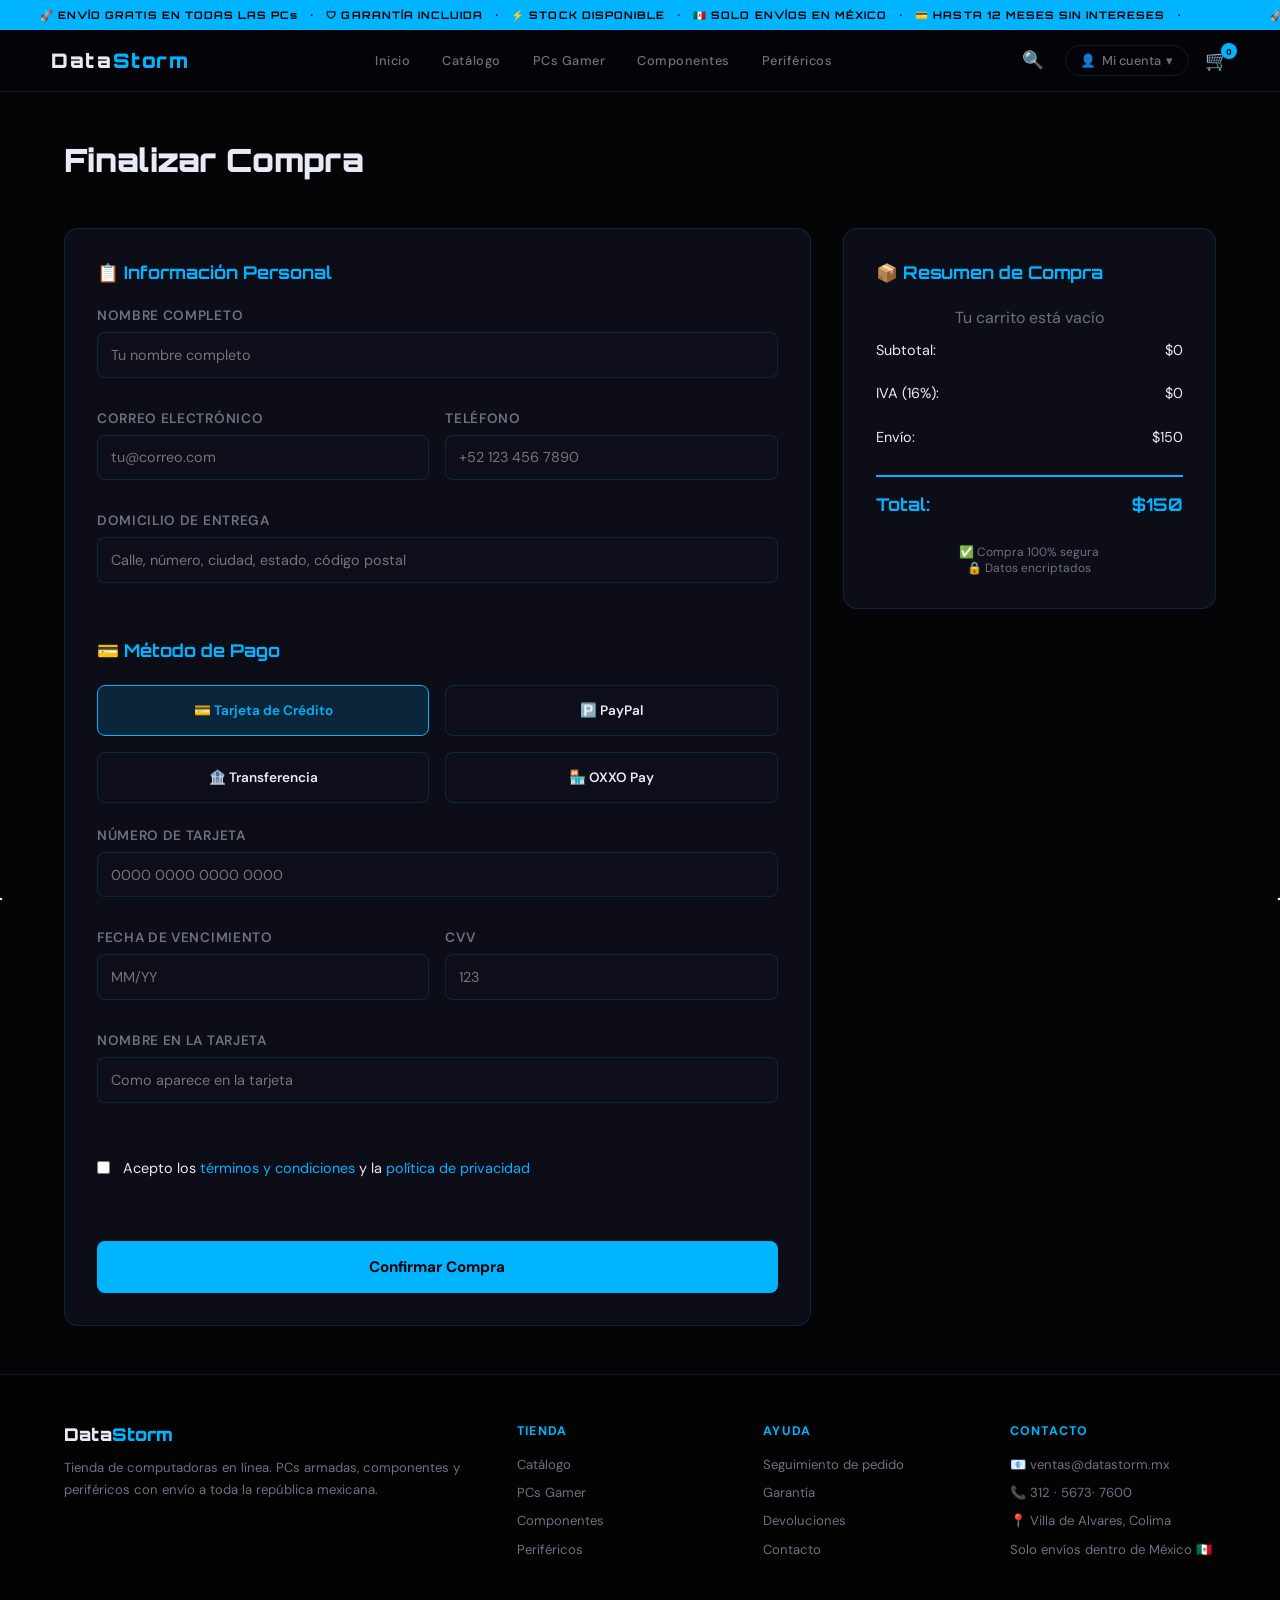
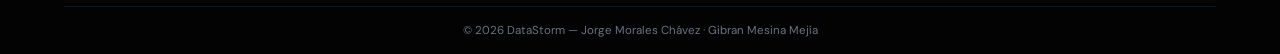
==== pages/checkout.html @ 86a320fa "Actualización" ====
<!DOCTYPE html>
<html lang="es">
<head>
<meta charset="UTF-8">
<meta name="viewport" content="width=device-width, initial-scale=1.0">
<title>Checkout — DataStorm</title>
<link rel="preconnect" href="https://fonts.googleapis.com">
<link href="https://fonts.googleapis.com/css2?family=Orbitron:wght@400;700;900&family=DM+Sans:wght@300;400;500;700&display=swap" rel="stylesheet">
<link rel="stylesheet" href="../assets/css/estilo.css">
<style>
.checkout-page {
  position: relative; z-index: 1;
  padding: 3rem clamp(1.2rem,5vw,4rem);
  min-height: calc(100vh - 92px);
}

.checkout-title {
  font-family: var(--font-head);
  font-size: 2rem;
  font-weight: 900;
  margin-bottom: 3rem;
}

.checkout-container {
  display: grid;
  grid-template-columns: 2fr 1fr;
  gap: 2rem;
  max-width: 1200px;
}

.checkout-form {
  background: var(--card);
  border: 1px solid var(--border);
  border-radius: var(--radius);
  padding: 2rem;
}

.form-section {
  margin-bottom: 2.5rem;
}

.form-section:last-child {
  margin-bottom: 0;
}

.form-section-title {
  font-family: var(--font-head);
  font-size: 1.1rem;
  font-weight: 700;
  margin-bottom: 1.5rem;
  color: var(--neon);
}

.form-row {
  display: grid;
  grid-template-columns: 1fr 1fr;
  gap: 1rem;
  margin-bottom: 1rem;
}

.form-row.full {
  grid-template-columns: 1fr;
}

.form-group {
  display: flex;
  flex-direction: column;
}

.form-group label {
  font-size: .85rem;
  font-weight: 600;
  color: var(--text-dim);
  margin-bottom: .5rem;
  letter-spacing: .05em;
}

.form-group input,
.form-group select {
  padding: .8rem;
  background: var(--bg3);
  border: 1.5px solid var(--border);
  border-radius: 8px;
  color: var(--text);
  font-family: var(--font-body);
  font-size: .9rem;
  transition: border-color .2s, box-shadow .2s;
}

.form-group input:focus,
.form-group select:focus {
  outline: none;
  border-color: var(--neon);
  box-shadow: 0 0 12px rgba(0,180,255,.2);
}

.payment-methods {
  display: grid;
  grid-template-columns: repeat(2, 1fr);
  gap: 1rem;
  margin-bottom: 1.5rem;
}

.payment-method {
  position: relative;
}

.payment-method input[type="radio"] {
  display: none;
}

.payment-method label {
  display: flex;
  align-items: center;
  justify-content: center;
  gap: .8rem;
  padding: 1rem;
  background: var(--bg3);
  border: 1.5px solid var(--border);
  border-radius: 8px;
  cursor: pointer;
  transition: all .2s;
  font-size: .85rem;
  font-weight: 600;
  margin: 0;
}

.payment-method input[type="radio"]:checked + label {
  background: rgba(0,180,255,.15);
  border-color: var(--neon);
  color: var(--neon);
}

.checkout-summary {
  background: var(--card);
  border: 1px solid var(--border);
  border-radius: var(--radius);
  padding: 2rem;
  position: sticky;
  top: 120px;
  height: fit-content;
}

.summary-title {
  font-family: var(--font-head);
  font-size: 1.1rem;
  font-weight: 700;
  margin-bottom: 1.5rem;
  color: var(--neon);
}

.summary-item {
  display: flex;
  align-items: center;
  gap: 1rem;
  padding-bottom: 1rem;
  margin-bottom: 1rem;
  border-bottom: 1px solid var(--border);
}

.summary-item-img {
  width: 60px;
  height: 60px;
  background: var(--bg3);
  border-radius: 6px;
  display: flex;
  align-items: center;
  justify-content: center;
  flex-shrink: 0;
}

.summary-item-img img {
  width: 100%;
  height: 100%;
  object-fit: contain;
  padding: 4px;
}

.summary-item-info {
  flex: 1;
}

.summary-item-name {
  font-size: .85rem;
  font-weight: 600;
  margin-bottom: .3rem;
}

.summary-item-qty {
  font-size: .75rem;
  color: var(--text-dim);
}

.summary-item-price {
  font-family: var(--font-head);
  font-size: .95rem;
  font-weight: 700;
  color: var(--neon);
  text-align: right;
  min-width: 80px;
}

.summary-line {
  display: flex;
  justify-content: space-between;
  align-items: center;
  padding: .8rem 0;
  font-size: .9rem;
}

.summary-line.total {
  border-top: 2px solid var(--neon);
  font-family: var(--font-head);
  font-size: 1.1rem;
  font-weight: 700;
  color: var(--neon);
  padding-top: 1rem;
  margin-top: 1rem;
}

.btn-checkout {
  width: 100%;
  padding: 1rem;
  background: var(--neon);
  color: #000;
  border: none;
  border-radius: 8px;
  font-family: var(--font-body);
  font-size: .95rem;
  font-weight: 700;
  cursor: pointer;
  transition: all .2s;
  margin-top: 1.5rem;
}

.btn-checkout:hover {
  transform: translateY(-2px);
  box-shadow: 0 8px 24px rgba(0,180,255,.3);
}

.btn-checkout:active {
  transform: translateY(0);
}

.error-message {
  background: rgba(255,0,0,.1);
  border-left: 3px solid #ff4444;
  color: #ff8888;
  padding: 1rem;
  border-radius: 6px;
  margin-bottom: 1rem;
  font-size: .9rem;
}

.success-message {
  background: rgba(0,255,0,.1);
  border-left: 3px solid #00aa00;
  color: #88ff88;
  padding: 1rem;
  border-radius: 6px;
  margin-bottom: 1rem;
  font-size: .9rem;
}

.bank-indicator {
  display: flex;
  align-items: center;
  gap: .8rem;
  margin-top: .8rem;
  padding: .8rem;
  background: rgba(0,180,255,.08);
  border: 1px solid rgba(0,180,255,.2);
  border-radius: 6px;
  font-size: .85rem;
  min-height: 40px;
  color: var(--text-dim);
}

.bank-indicator.detected {
  background: rgba(0,180,255,.15);
  border-color: var(--neon);
  color: var(--neon);
}

.bank-logo {
  font-size: 1.5rem;
  min-width: 24px;
  text-align: center;
}

.bank-name {
  font-weight: 600;
}

@media (max-width: 1024px) {
  .checkout-container {
    grid-template-columns: 1fr;
  }
  
  .checkout-summary {
    position: static;
  }

  .payment-methods {
    grid-template-columns: 1fr;
  }
}

@media (max-width: 768px) {
  .form-row {
    grid-template-columns: 1fr;
  }
  
  .checkout-title {
    font-size: 1.5rem;
  }
}

.footer { position: relative; z-index: 1; border-top: 1px solid var(--border); padding: 3rem clamp(1.2rem,5vw,4rem) 0; background: rgba(0,0,0,.4); }
.footer-grid { display: grid; grid-template-columns: 2fr repeat(3,1fr); gap: 2.5rem; padding-bottom: 2.5rem; }
.footer-brand .logo { font-family: var(--font-head); font-size: 1.1rem; font-weight: 900; margin-bottom: .75rem; color: var(--text); }
.footer-brand .logo span { color: var(--neon); }
.footer-brand p { font-size: .82rem; color: var(--text-dim); line-height: 1.7; }
.footer-col h4 { font-size: .78rem; font-weight: 700; letter-spacing: .1em; color: var(--neon); margin-bottom: .9rem; }
.footer-col li { margin-bottom: .45rem; }
.footer-col a { font-size: .82rem; color: var(--text-dim); transition: color .2s; cursor: pointer; }
.footer-col a:hover { color: var(--text); }
.footer-bar { border-top: 1px solid var(--border); text-align: center; padding: 1rem; font-size: .72rem; color: var(--text-dim); }
</style>
</head>
<body>

<canvas id="particles-canvas"></canvas>

<div class="top-bar">
  <div class="marquee-track" id="marquee-track"></div>
</div>

<nav class="navbar">
  <a class="nav-logo" href="../index.html">Data<span>Storm</span></a>

  <div class="nav-center">
    <a href="../index.html">Inicio</a>
    <a href="catalogo.html">Catálogo</a>
    <a href="catalogo.html?cat=pc">PCs Gamer</a>
    <a href="catalogo.html?cat=componentes">Componentes</a>
    <a href="catalogo.html?cat=perifericos">Periféricos</a>
  </div>

  <div class="nav-right">
    <div class="search-wrap">
      <button class="search-btn" id="search-btn" onclick="toggleSearch()" title="Buscar">🔍</button>
      <div class="search-box" id="search-box">
        <div class="search-input-wrap">
          <span>🔍</span>
          <input type="text" id="search-input" placeholder="Buscar productos…" oninput="buscar(this.value)" autocomplete="off">
        </div>
        <div class="search-results" id="search-results">
          <div class="search-empty">Escribe para buscar…</div>
        </div>
      </div>
    </div>

    <div class="auth-nav-item">
      <button class="auth-trigger" id="auth-trigger" onclick="toggleAuthMenu(event)">
        👤 <span id="auth-label">Mi cuenta</span> ▾
      </button>
      <div class="auth-dropdown" id="auth-dropdown"></div>
    </div>

    <button class="cart-btn" onclick="location.href='carrito.html'" title="Carrito">
      🛒<span class="cart-badge" id="cart-count">0</span>
    </button>
  </div>
</nav>

<div class="auth-modal-overlay" id="auth-modal">
  <div class="auth-modal-box">
    <button class="auth-modal-close" onclick="cerrarModal()">✕</button>
    <div class="auth-tabs">
      <button class="auth-tab active" id="tab-login" onclick="switchTab('login')">Iniciar sesión</button>
      <button class="auth-tab" id="tab-registro" onclick="switchTab('registro')">Crear cuenta</button>
      <div class="auth-tab-bar" id="tab-bar"></div>
    </div>
    <div id="panel-login">
      <div class="form-group">
        <label>CORREO ELECTRÓNICO</label>
        <input type="email" id="l-correo" placeholder="tu@correo.com" onkeypress="if(event.key==='Enter')loginSubmit()">
      </div>
      <div class="form-group">
        <label>CONTRASEÑA</label>
        <input type="password" id="l-pass" placeholder="••••••••" onkeypress="if(event.key==='Enter')loginSubmit()">
      </div>
      <button class="btn-submit" onclick="loginSubmit()">Iniciar sesión</button>
      <p class="auth-switch">¿No tienes cuenta? <a onclick="switchTab('registro')">Regístrate</a></p>
    </div>
    <div id="panel-registro" style="display:none">
      <div class="form-group">
        <label>NOMBRE COMPLETO</label>
        <input type="text" id="r-nombre" placeholder="Jorge Morales Chávez">
      </div>
      <div style="display:grid;grid-template-columns:1fr 1fr;gap:.8rem">
        <div class="form-group">
          <label>TELÉFONO</label>
          <input type="tel" id="r-tel" placeholder="33-1234-5678">
        </div>
        <div class="form-group">
          <label>CORREO</label>
          <input type="email" id="r-correo" placeholder="tu@correo.com">
        </div>
      </div>
      <div class="form-group">
        <label>DOMICILIO</label>
        <input type="text" id="r-dom" placeholder="Calle, número, ciudad">
      </div>
      <div class="form-group">
        <label>CONTRASEÑA</label>
        <input type="password" id="r-pass" placeholder="Mínimo 6 caracteres">
      </div>
      <button class="btn-submit" onclick="registroSubmit()">Crear mi cuenta</button>
      <p class="auth-switch">¿Ya tienes cuenta? <a onclick="switchTab('login')">Inicia sesión</a></p>
    </div>
  </div>
</div>

<main class="checkout-page">
  <h1 class="checkout-title">Finalizar Compra</h1>

  <div class="checkout-container">
    <div class="checkout-form">
      <div id="mensajes"></div>

      <!-- DATOS PERSONALES -->
      <div class="form-section">
        <div class="form-section-title">📋 Información Personal</div>
        
        <div class="form-row full">
          <div class="form-group">
            <label>NOMBRE COMPLETO</label>
            <input type="text" id="nombre" placeholder="Tu nombre completo" required>
          </div>
        </div>

        <div class="form-row">
          <div class="form-group">
            <label>CORREO ELECTRÓNICO</label>
            <input type="email" id="correo" placeholder="tu@correo.com" required>
          </div>
          <div class="form-group">
            <label>TELÉFONO</label>
            <input type="tel" id="telefono" placeholder="+52 123 456 7890" required>
          </div>
        </div>

        <div class="form-row full">
          <div class="form-group">
            <label>DOMICILIO DE ENTREGA</label>
            <input type="text" id="domicilio" placeholder="Calle, número, ciudad, estado, código postal" required>
          </div>
        </div>
      </div>

      <!-- MÉTODO DE PAGO -->
      <div class="form-section">
        <div class="form-section-title">💳 Método de Pago</div>
        
        <div class="payment-methods">
          <div class="payment-method">
            <input type="radio" id="pago-tarjeta" name="metodo-pago" value="tarjeta" checked>
            <label for="pago-tarjeta">💳 Tarjeta de Crédito</label>
          </div>
          <div class="payment-method">
            <input type="radio" id="pago-paypal" name="metodo-pago" value="paypal">
            <label for="pago-paypal">🅿️ PayPal</label>
          </div>
          <div class="payment-method">
            <input type="radio" id="pago-transferencia" name="metodo-pago" value="transferencia">
            <label for="pago-transferencia">🏦 Transferencia</label>
          </div>
          <div class="payment-method">
            <input type="radio" id="pago-oxxo" name="metodo-pago" value="oxxo">
            <label for="pago-oxxo">🏪 OXXO Pay</label>
          </div>
        </div>

        <!-- Tarjeta de Crédito -->
        <div id="tarjeta-info" style="display:block;">
          <div class="form-row full">
            <div class="form-group">
              <label>NÚMERO DE TARJETA</label>
              <input type="text" id="num-tarjeta" placeholder="0000 0000 0000 0000" maxlength="19" oninput="formatearTarjeta(this); detectarBanco()">
              <div id="bank-detector" class="bank-indicator" style="display:none;">
                <div class="bank-logo">💳</div>
                <div class="bank-name" id="bank-name">Detectando banco...</div>
              </div>
            </div>
          </div>

          <div class="form-row">
            <div class="form-group">
              <label>FECHA DE VENCIMIENTO</label>
              <input type="text" id="fecha-vencimiento" placeholder="MM/YY" maxlength="5" oninput="formatearFecha(this)">
            </div>
            <div class="form-group">
              <label>CVV</label>
              <input type="text" id="cvv" placeholder="123" maxlength="4">
            </div>
          </div>

          <div class="form-row full">
            <div class="form-group">
              <label>NOMBRE EN LA TARJETA</label>
              <input type="text" id="nombre-tarjeta" placeholder="Como aparece en la tarjeta">
            </div>
          </div>
        </div>
      </div>

      <!-- TÉRMINOS -->
      <div class="form-section">
        <div style="display:flex; align-items:center; gap:.8rem; font-size:.9rem;">
          <input type="checkbox" id="terminos" required>
          <label for="terminos" style="margin:0;">
            Acepto los <a href="#" style="color:var(--neon);">términos y condiciones</a> y la <a href="#" style="color:var(--neon);">política de privacidad</a>
          </label>
        </div>
      </div>

      <button class="btn-checkout" onclick="procesarCompra()">Confirmar Compra</button>
    </div>

    <!-- RESUMEN -->
    <div class="checkout-summary">
      <div class="summary-title">📦 Resumen de Compra</div>
      
      <div id="resumen-items"></div>

      <div class="summary-line">
        <span>Subtotal:</span>
        <span>$<span id="subtotal">0</span></span>
      </div>

      <div class="summary-line">
        <span>IVA (16%):</span>
        <span>$<span id="iva">0</span></span>
      </div>

      <div class="summary-line">
        <span>Envío:</span>
        <span>$<span id="envio">150</span></span>
      </div>

      <div class="summary-line total">
        <span>Total:</span>
        <span>$<span id="total">0</span></span>
      </div>

      <p style="font-size:.75rem; color:var(--text-dim); margin-top:1rem; text-align:center;">
        ✅ Compra 100% segura<br>
        🔒 Datos encriptados
      </p>
    </div>
  </div>
</main>

<footer class="footer">
  <div class="footer-grid">
    <div class="footer-brand">
      <div class="logo">Data<span>Storm</span></div>
      <p>Tienda de computadoras en línea. PCs armadas, componentes y periféricos con envío a toda la república mexicana.</p>
    </div>
    <div class="footer-col">
      <h4>TIENDA</h4>
      <ul>
        <li><a href="catalogo.html">Catálogo</a></li>
        <li><a href="catalogo.html?cat=pc">PCs Gamer</a></li>
        <li><a href="catalogo.html?cat=componentes">Componentes</a></li>
        <li><a href="catalogo.html?cat=perifericos">Periféricos</a></li>
      </ul>
    </div>
    <div class="footer-col">
      <h4>AYUDA</h4>
      <ul>
        <li><a href="#">Seguimiento de pedido</a></li>
        <li><a href="#">Garantía</a></li>
        <li><a href="#">Devoluciones</a></li>
        <li><a href="#">Contacto</a></li>
      </ul>
    </div>
    <div class="footer-col">
      <h4>CONTACTO</h4>
      <ul>
        <li><a href="mailto:ventas@datastorm.mx">📧 ventas@datastorm.mx</a></li>
        <li><a href="tel:+523301234">📞 312 · 5673· 7600</a></li>
        <li><a href="#">📍 Villa de Alvares, Colima</a></li>
        <li><a href="#">Solo envíos dentro de México 🇲🇽</a></li>
      </ul>
    </div>
  </div>
  <div class="footer-bar">
    © 2026 DataStorm — Jorge Morales Chávez · Gibran Mesina Mejía
  </div>
</footer>

<div id="toast"></div>

<script src="../assets/js/particulas.js"></script>
<script src="../assets/js/productos.js"></script>
<script src="../assets/js/carrito.js"></script>
<script src="../assets/js/busqueda.js"></script>
<script src="../assets/js/auth.js"></script>
<script src="../assets/js/funciones.js"></script>

<script>
// Detectar banco por BIN (primeros dígitos de la tarjeta)
function detectarBanco() {
  const input = document.getElementById('num-tarjeta');
  const detector = document.getElementById('bank-detector');
  const bankName = document.getElementById('bank-name');
  
  let numTarjeta = input.value.replace(/\s/g, '').slice(0, 6);
  
  if(numTarjeta.length < 4) {
    detector.style.display = 'none';
    return;
  }

  const bancos = {
    // VISA (comienza con 4)
    '4': { nombre: 'Visa', logo: '💳', color: '#1435CB' },
    
    // MASTERCARD (comienza con 5)
    '5': { nombre: 'Mastercard', logo: '💳', color: '#FF5F00' },
    
    // AMERICAN EXPRESS (comienza con 3)
    '3': { nombre: 'American Express', logo: '💳', color: '#006FCF' },
    
    // BANCOS MEXICANOS (BIN)
    '402237': { nombre: 'BBVA México', logo: '🏦', color: '#0052CC' },
    '529220': { nombre: 'BBVA México', logo: '🏦', color: '#0052CC' },
    '006003': { nombre: 'Banamex', logo: '🏦', color: '#EC1C24' },
    '006004': { nombre: 'Banamex', logo: '🏦', color: '#EC1C24' },
    '044784': { nombre: 'Scotiabank', logo: '🏦', color: '#00205B' },
    '044856': { nombre: 'Scotiabank', logo: '🏦', color: '#00205B' },
    '021827': { nombre: 'HSBC', logo: '🏦', color: '#EB001B' },
    '021828': { nombre: 'HSBC', logo: '🏦', color: '#EB001B' },
    '021851': { nombre: 'HSBC', logo: '🏦', color: '#EB001B' },
    '009207': { nombre: 'Santander', logo: '🏦', color: '#E60000' },
    '009208': { nombre: 'Santander', logo: '🏦', color: '#E60000' },
    '036010': { nombre: 'Inbursa', logo: '🏦', color: '#003B6F' },
    '036014': { nombre: 'Inbursa', logo: '🏦', color: '#003B6F' },
    '012623': { nombre: 'Bajío', logo: '🏦', color: '#DA1C5C' },
    '012624': { nombre: 'Bajío', logo: '🏦', color: '#DA1C5C' },
    '050760': { nombre: 'IXE', logo: '🏦', color: '#003B87' },
    '050761': { nombre: 'IXE', logo: '🏦', color: '#003B87' },
    '127575': { nombre: 'Banco Azteca', logo: '🏦', color: '#E73E1D' },
    '127666': { nombre: 'Autofin México', logo: '🏦', color: '#0066CC' },
    '127001': { nombre: 'Interbank', logo: '🏦', color: '#002E6D' }
  };

  let banco = null;
  
  // Primero busca coincidencia de 6 dígitos (BIN exacto)
  if(bancos[numTarjeta.slice(0, 6)]) {
    banco = bancos[numTarjeta.slice(0, 6)];
  }
  // Luego busca coincidencia por primer dígito (red de tarjeta)
  else if(bancos[numTarjeta.slice(0, 1)]) {
    banco = bancos[numTarjeta.slice(0, 1)];
  }

  if(banco) {
    detector.style.display = 'flex';
    detector.classList.add('detected');
    document.querySelector('.bank-logo').textContent = banco.logo;
    bankName.textContent = banco.nombre;
  } else {
    detector.classList.remove('detected');
    bankName.textContent = '❓ Banco no identificado';
  }
}

// Inicializar resumen
function inicializarResumen() {
  const carrito = JSON.parse(sessionStorage.getItem('ds_cart')) || [];
  const resumenDiv = document.getElementById('resumen-items');
  
  let subtotal = 0;
  resumenDiv.innerHTML = carrito.map(item => {
    const producto = getProducto(item.id);
    const total = producto.precio * item.qty;
    subtotal += total;
    
    const imageSrc = getImagePath(producto.image);
    return `
      <div class="summary-item">
        <div class="summary-item-img">
          <img src="${imageSrc}" alt="${producto.nombre}" onerror="this.style.display='none'">
        </div>
        <div class="summary-item-info">
          <div class="summary-item-name">${producto.nombre}</div>
          <div class="summary-item-qty">x${item.qty}</div>
        </div>
        <div class="summary-item-price">$${total.toLocaleString('es-MX')}</div>
      </div>
    `;
  }).join('');

  const iva = Math.round(subtotal * 0.16);
  const envio = 150;
  const total = subtotal + iva + envio;

  document.getElementById('subtotal').textContent = subtotal.toLocaleString('es-MX');
  document.getElementById('iva').textContent = iva.toLocaleString('es-MX');
  document.getElementById('total').textContent = total.toLocaleString('es-MX');

  if(carrito.length === 0) {
    resumenDiv.innerHTML = '<p style="text-align:center; color:var(--text-dim);">Tu carrito está vacío</p>';
  }
}

// Formatear tarjeta
function formatearTarjeta(input) {
  let valor = input.value.replace(/\s/g, '');
  valor = valor.match(/.{1,4}/g)?.join(' ') || valor;
  input.value = valor;
}

// Formatear fecha
function formatearFecha(input) {
  let valor = input.value.replace(/\D/g, '');
  if(valor.length >= 2) {
    valor = valor.slice(0, 2) + '/' + valor.slice(2, 4);
  }
  input.value = valor;
}

// Validar campos
function validarFormulario() {
  const nombre = document.getElementById('nombre').value.trim();
  const correo = document.getElementById('correo').value.trim();
  const telefono = document.getElementById('telefono').value.trim();
  const domicilio = document.getElementById('domicilio').value.trim();
  const terminos = document.getElementById('terminos').checked;

  if(!nombre || nombre.length < 3) {
    mostrarMensaje('❌ Ingresa tu nombre completo', 'error');
    return false;
  }

  if(!correo || !correo.includes('@')) {
    mostrarMensaje('❌ Ingresa un correo válido', 'error');
    return false;
  }

  if(!telefono || telefono.length < 7) {
    mostrarMensaje('❌ Ingresa un teléfono válido', 'error');
    return false;
  }

  if(!domicilio || domicilio.length < 10) {
    mostrarMensaje('❌ Ingresa un domicilio válido', 'error');
    return false;
  }

  if(!terminos) {
    mostrarMensaje('❌ Debes aceptar los términos y condiciones', 'error');
    return false;
  }

  const metodoPago = document.querySelector('input[name="metodo-pago"]:checked').value;
  
  if(metodoPago === 'tarjeta') {
    const numTarjeta = document.getElementById('num-tarjeta').value.replace(/\s/g, '');
    const fecha = document.getElementById('fecha-vencimiento').value;
    const cvv = document.getElementById('cvv').value;
    const nombreTarjeta = document.getElementById('nombre-tarjeta').value.trim();

    if(!numTarjeta || numTarjeta.length !== 16) {
      mostrarMensaje('❌ Número de tarjeta inválido (16 dígitos)', 'error');
      return false;
    }

    if(!fecha || !fecha.match(/^\d{2}\/\d{2}$/)) {
      mostrarMensaje('❌ Fecha de vencimiento inválida (MM/YY)', 'error');
      return false;
    }

    if(!cvv || cvv.length < 3) {
      mostrarMensaje('❌ CVV inválido (3-4 dígitos)', 'error');
      return false;
    }

    if(!nombreTarjeta || nombreTarjeta.length < 3) {
      mostrarMensaje('❌ Nombre en la tarjeta inválido', 'error');
      return false;
    }
  }

  return true;
}

// Mostrar mensaje
function mostrarMensaje(msg, tipo) {
  const div = document.getElementById('mensajes');
  const clase = tipo === 'error' ? 'error-message' : 'success-message';
  div.innerHTML = `<div class="${clase}">${msg}</div>`;
  window.scrollTo(0, 0);
}

// Procesar compra
function procesarCompra() {
  if(!validarFormulario()) return;

  const carrito = JSON.parse(sessionStorage.getItem('ds_cart')) || [];
  if(carrito.length === 0) {
    mostrarMensaje('❌ Tu carrito está vacío', 'error');
    return;
  }

  // Simular procesamiento
  const btn = document.querySelector('.btn-checkout');
  btn.disabled = true;
  btn.textContent = 'Procesando...';

  setTimeout(() => {
    const nombre = document.getElementById('nombre').value;
    const correo = document.getElementById('correo').value;
    const pedidoId = 'DS-' + Date.now();

    mostrarMensaje(`✅ ¡Compra realizada! Número de pedido: ${pedidoId}. Se enviará confirmación a ${correo}`, 'success');
    
    // Limpiar carrito
    sessionStorage.removeItem('ds_cart');
    document.getElementById('cart-count').textContent = '0';

    btn.disabled = false;
    btn.textContent = 'Confirmar Compra';

    setTimeout(() => {
      location.href = 'catalogo.html';
    }, 3000);
  }, 2000);
}

// Inicializar
inicializarResumen();
</script>
</body>
</html>
---- assets/css/estilo.css ----
:root {
  --bg:        #050508;
  --bg2:       #090912;
  --bg3:       #0e0e1a;
  --neon:      #00b4ff;
  --neon2:     #0066ff;
  --neon-glow: rgba(0,180,255,.25);
  --red:       #ff2d55;
  --text:      #e8eaf6;
  --text-dim:  #6b7280;
  --card:      #0d0d18;
  --border:    rgba(0,180,255,.15);
  --font-head: 'Orbitron', sans-serif;
  --font-body: 'DM Sans', sans-serif;
  --radius:    14px;
}

*, *::before, *::after { box-sizing: border-box; margin: 0; padding: 0; }
html { scroll-behavior: smooth; }
body { background: var(--bg); color: var(--text); font-family: var(--font-body); overflow-x: hidden; }
a { text-decoration: none; color: inherit; cursor: pointer; }
ul { list-style: none; }

#particles-canvas { position: fixed; inset: 0; z-index: 0; pointer-events: none; }

.top-bar { position: relative; z-index: 10; background: var(--neon); color: #000; font-family: var(--font-head); font-size: .65rem; font-weight: 700; letter-spacing: .1em; overflow: hidden; height: 30px; display: flex; align-items: center; }
.marquee-track { display: flex; white-space: nowrap; animation: marquee 22s linear infinite; }
.marquee-track span { padding: 0 2.5rem; }
@keyframes marquee { from { transform: translateX(0); } to { transform: translateX(-50%); } }

.navbar { position: sticky; top: 0; z-index: 100; display: flex; align-items: center; justify-content: space-between; padding: 0 clamp(1.2rem,4vw,3.5rem); height: 62px; background: rgba(5,5,8,.88); backdrop-filter: blur(20px); border-bottom: 1px solid var(--border); }
.nav-logo { font-family: var(--font-head); font-size: 1.25rem; font-weight: 900; letter-spacing: .08em; color: var(--text); cursor: pointer; }
.nav-logo span { color: var(--neon); }
.nav-center { display: flex; align-items: center; gap: 2rem; }
.nav-center a { font-size: .8rem; font-weight: 500; color: var(--text-dim); letter-spacing: .04em; transition: color .2s; cursor: pointer; }
.nav-center a:hover, .nav-center a.active { color: var(--neon); }
.search-wrap { position: relative; }
.search-btn { background: none; border: none; color: var(--text-dim); cursor: pointer; font-size: 1.1rem; padding: .3rem; transition: color .2s; }
.search-btn:hover { color: var(--neon); }
.search-box { position: absolute; top: calc(100% + 10px); right: 0; width: 320px; background: var(--bg3); border: 1px solid var(--border); border-radius: var(--radius); box-shadow: 0 16px 48px rgba(0,0,0,.6), 0 0 32px var(--neon-glow); overflow: hidden; opacity: 0; visibility: hidden; transform: translateY(-8px); transition: .2s; z-index: 300; }
.search-box.open { opacity: 1; visibility: visible; transform: translateY(0); }
.search-input-wrap { display: flex; align-items: center; padding: .75rem 1rem; border-bottom: 1px solid var(--border); gap: .5rem; }
.search-input-wrap span { color: var(--text-dim); }
.search-input-wrap input { flex: 1; background: none; border: none; color: var(--text); font-family: var(--font-body); font-size: .9rem; outline: none; }
.search-input-wrap input::placeholder { color: var(--text-dim); }
.search-results { max-height: 280px; overflow-y: auto; }
.search-item { display: flex; align-items: center; gap: .75rem; padding: .65rem 1rem; cursor: pointer; transition: background .15s; }
.search-item:hover { background: rgba(0,180,255,.07); }
.search-item-info { flex: 1; }
.search-item-name { font-size: .83rem; font-weight: 600; }
.search-item-cat { font-size: .7rem; color: var(--text-dim); }
.search-item-price { font-size: .82rem; color: var(--neon); font-weight: 700; }
.search-empty { padding: 1rem; text-align: center; color: var(--text-dim); font-size: .83rem; }

.nav-right { display: flex; align-items: center; gap: 1rem; }
.auth-trigger { display: flex; align-items: center; gap: .35rem; background: none; border: 1.5px solid var(--border); color: var(--text-dim); padding: .35rem .9rem; border-radius: 99px; cursor: pointer; font-family: var(--font-body); font-size: .8rem; font-weight: 500; transition: border-color .2s, color .2s; }
.auth-trigger:hover { border-color: var(--neon); color: var(--neon); }
.cart-btn { position: relative; background: none; border: none; color: var(--text); font-size: 1.2rem; cursor: pointer; transition: color .2s; }
.cart-btn:hover { color: var(--neon); }
.cart-badge { position: absolute; top: -6px; right: -8px; min-width: 16px; height: 16px; background: var(--neon); color: #000; font-size: .6rem; font-weight: 700; border-radius: 8px; display: flex; align-items: center; justify-content: center; padding: 0 3px; }

.auth-nav-item { position: relative; }
.auth-dropdown { position: absolute; top: calc(100% + 10px); right: 0; width: 250px; background: var(--bg3); border: 1px solid var(--border); border-radius: var(--radius); box-shadow: 0 16px 48px rgba(0,0,0,.6); padding: 1rem; opacity: 0; visibility: hidden; transform: translateY(-8px); transition: .2s; z-index: 200; }
.auth-dropdown.open { opacity: 1; visibility: visible; transform: translateY(0); }
.dd-welcome { font-size: .8rem; color: var(--text-dim); margin-bottom: .75rem; }
.dd-btn-primary { display: block; width: 100%; padding: .6rem; background: var(--neon); color: #000; border: none; border-radius: 8px; cursor: pointer; font-family: var(--font-body); font-weight: 700; font-size: .85rem; margin-bottom: .5rem; transition: opacity .2s; }
.dd-btn-primary:hover { opacity: .85; }
.dd-btn-ghost { display: block; width: 100%; padding: .6rem; background: none; color: var(--text); border: 1.5px solid var(--border); border-radius: 8px; cursor: pointer; font-family: var(--font-body); font-weight: 500; font-size: .85rem; transition: border-color .2s, color .2s; }
.dd-btn-ghost:hover { border-color: var(--neon); color: var(--neon); }
.dd-divider { border: none; border-top: 1px solid var(--border); margin: .6rem 0; }
.dd-item { display: block; padding: .45rem .4rem; font-size: .82rem; color: var(--text-dim); border-radius: 6px; cursor: pointer; transition: background .15s, color .15s; }
.dd-item:hover { background: rgba(0,180,255,.07); color: var(--text); }
.dd-header { display: flex; align-items: center; gap: .7rem; margin-bottom: .6rem; }
.dd-avatar { width: 36px; height: 36px; border-radius: 50%; background: var(--neon2); color: #fff; display: flex; align-items: center; justify-content: center; font-weight: 900; font-size: 1rem; flex-shrink: 0; }
.dd-name { font-weight: 700; font-size: .88rem; }
.dd-email { font-size: .7rem; color: var(--text-dim); }
.dd-logout { color: var(--red) !important; }

.auth-modal-overlay { position: fixed; inset: 0; z-index: 1000; background: rgba(0,0,0,.8); backdrop-filter: blur(8px); display: none; align-items: center; justify-content: center; padding: 1rem; opacity: 0; transition: opacity .25s; }
.auth-modal-overlay.visible { opacity: 1; }
.auth-modal-box { width: 100%; max-width: 420px; background: var(--bg3); border: 1px solid var(--border); border-radius: calc(var(--radius)*1.5); padding: 2rem; position: relative; box-shadow: 0 0 60px var(--neon-glow); transform: translateY(20px); transition: transform .25s; }
.auth-modal-overlay.visible .auth-modal-box { transform: translateY(0); }
.auth-modal-close { position: absolute; top: 1rem; right: 1rem; background: none; border: none; color: var(--text-dim); font-size: 1rem; cursor: pointer; padding: .2rem .5rem; border-radius: 6px; transition: .15s; }
.auth-modal-close:hover { background: rgba(255,255,255,.06); color: var(--text); }
.auth-tabs { display: grid; grid-template-columns: 1fr 1fr; position: relative; margin-bottom: 1.5rem; border-bottom: 2px solid var(--border); }
.auth-tab { background: none; border: none; color: var(--text-dim); font-family: var(--font-body); font-weight: 700; font-size: .9rem; padding: .6rem; cursor: pointer; transition: color .2s; }
.auth-tab.active { color: var(--neon); }
.auth-tab-bar { position: absolute; bottom: -2px; left: 0; width: 50%; height: 2px; background: var(--neon); transition: transform .25s cubic-bezier(.4,0,.2,1); box-shadow: 0 0 8px var(--neon); }
.form-group { margin-bottom: 1rem; }
.form-group label { display: block; font-size: .72rem; font-weight: 700; letter-spacing: .08em; margin-bottom: .35rem; color: var(--text-dim); }
.form-group input { width: 100%; padding: .65rem 1rem; background: rgba(255,255,255,.04); border: 1.5px solid var(--border); border-radius: 8px; color: var(--text); font-family: var(--font-body); font-size: .88rem; transition: border-color .2s; }
.form-group input:focus { outline: none; border-color: var(--neon); box-shadow: 0 0 12px var(--neon-glow); }
.btn-submit { width: 100%; padding: .75rem; background: var(--neon); color: #000; border: none; border-radius: var(--radius); font-family: var(--font-body); font-size: .95rem; font-weight: 700; cursor: pointer; margin-top: .4rem; transition: opacity .2s, box-shadow .2s; box-shadow: 0 0 20px var(--neon-glow); }
.btn-submit:hover { opacity: .88; box-shadow: 0 0 32px var(--neon-glow); }
.auth-switch { text-align: center; margin-top: 1rem; font-size: .8rem; color: var(--text-dim); }
.auth-switch a { color: var(--neon); font-weight: 600; cursor: pointer; }

#toast { position: fixed; bottom: 2rem; right: 2rem; z-index: 9999; background: var(--neon); color: #000; padding: .75rem 1.5rem; border-radius: var(--radius); font-weight: 700; font-size: .88rem; box-shadow: 0 8px 32px var(--neon-glow); transition: opacity .3s; opacity: 0; pointer-events: none; }

@media (max-width: 600px) { .nav-center { display: none; } }
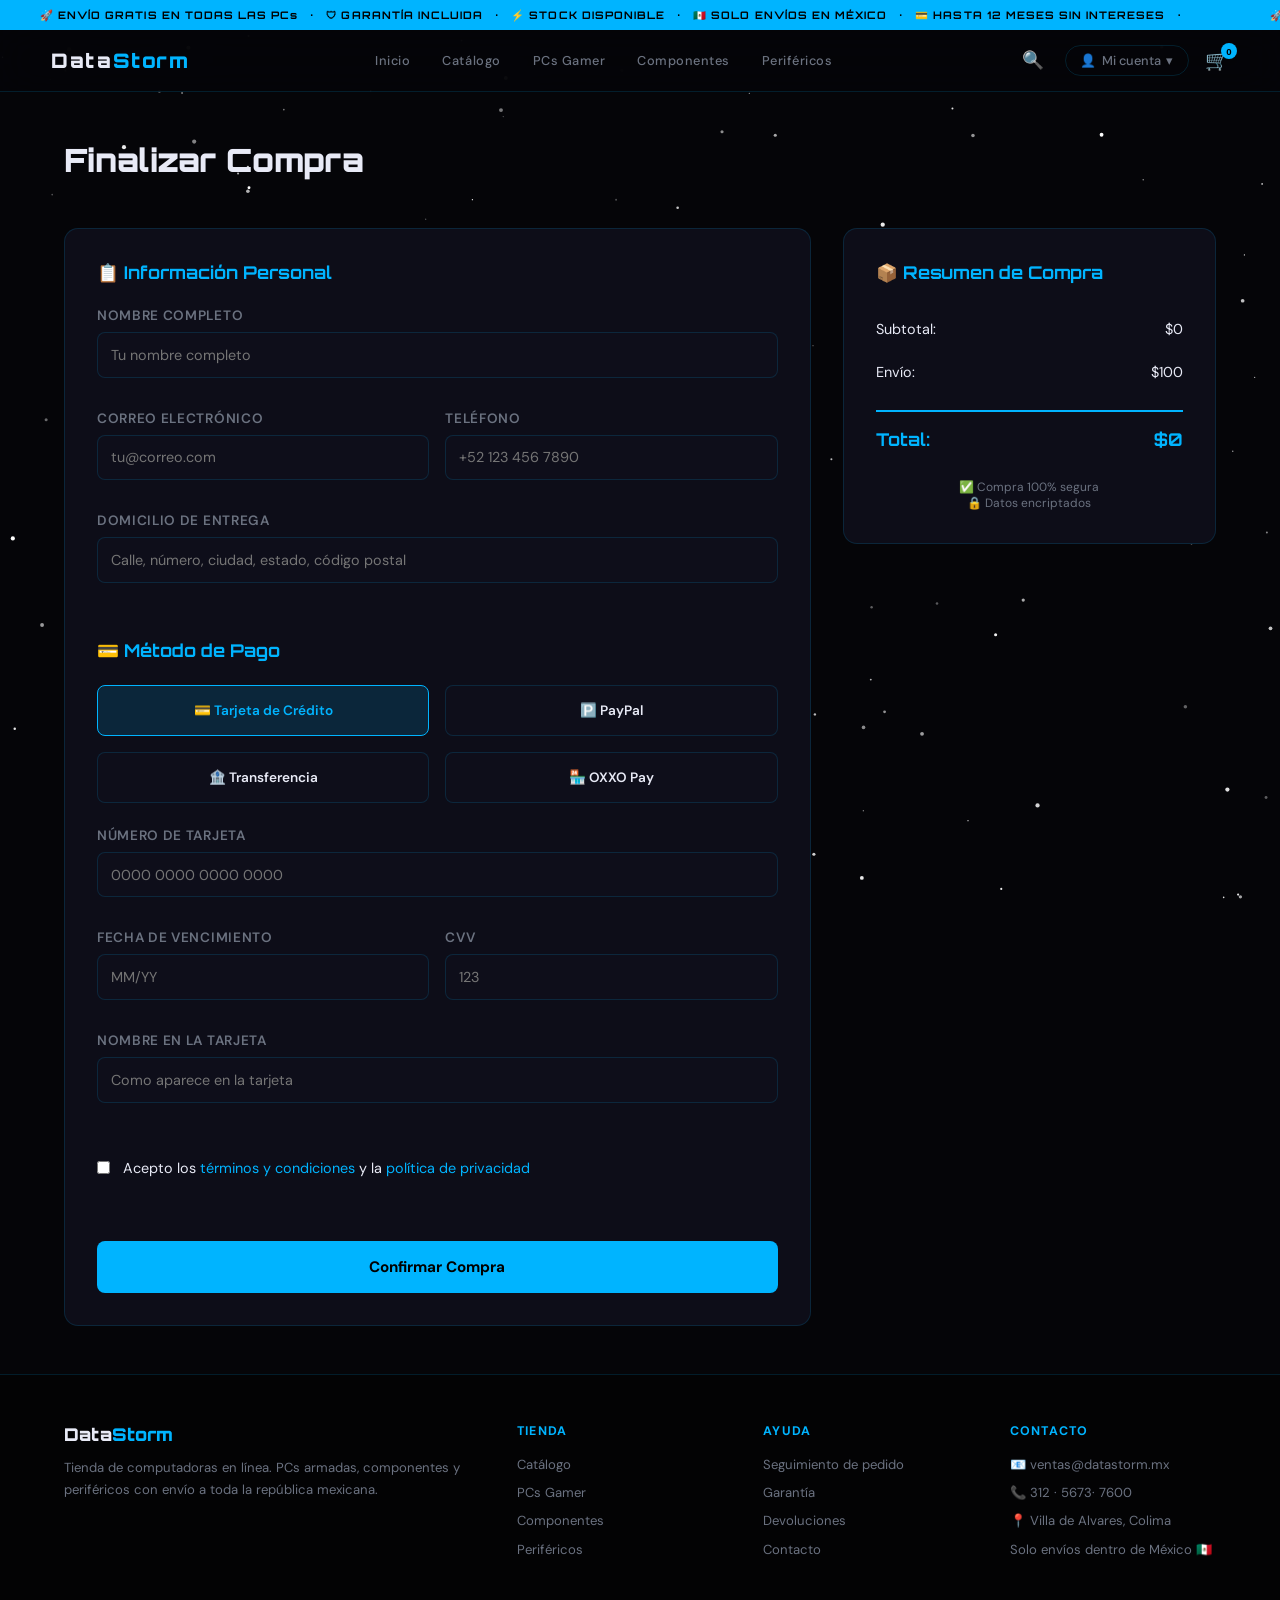
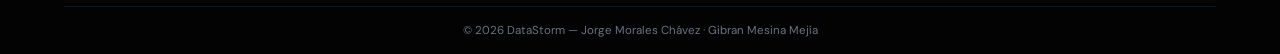
==== commit e8b7d9d1: "Fix imágenes catálogo" ====
--- a/pages/checkout.html
+++ b/pages/checkout.html
@@ -541,13 +541,8 @@
       </div>
 
       <div class="summary-line">
-        <span>IVA (16%):</span>
-        <span>$<span id="iva">0</span></span>
-      </div>
-
-      <div class="summary-line">
         <span>Envío:</span>
-        <span>$<span id="envio">150</span></span>
+        <span>$<span id="envio">100</span></span>
       </div>
 
       <div class="summary-line total">
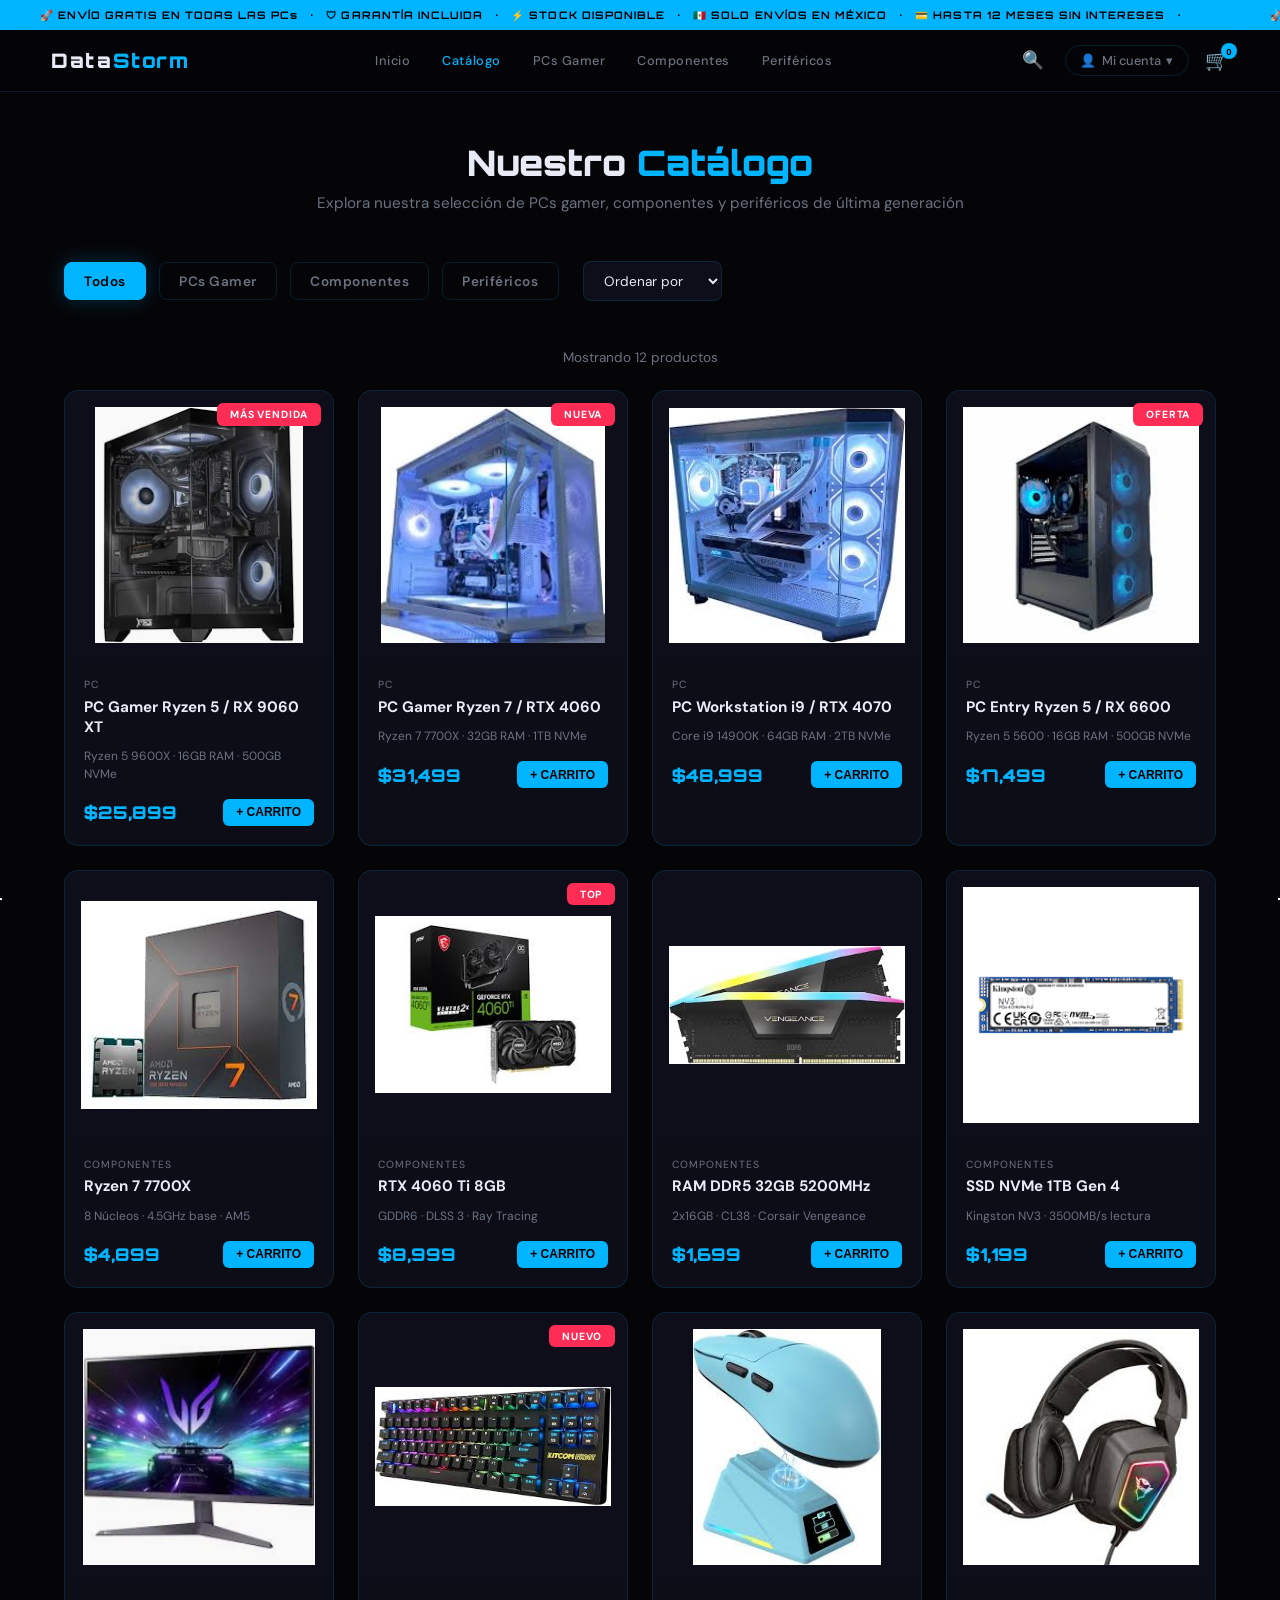
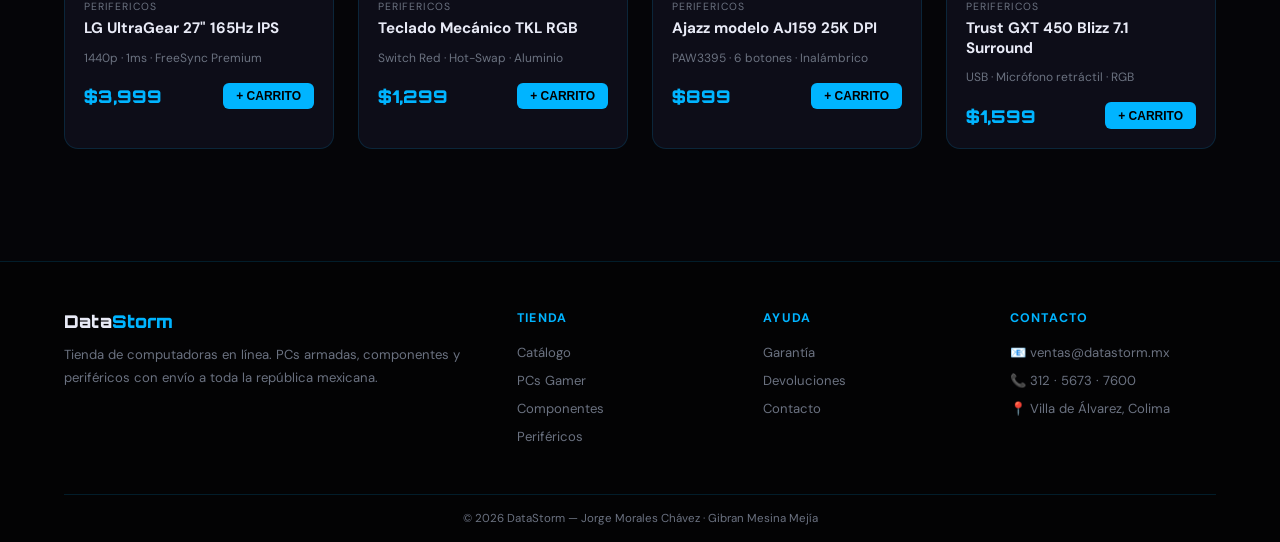
==== commit 9d988930: "Actualización" ====
--- a/pages/checkout.html
+++ b/pages/checkout.html
@@ -463,32 +463,32 @@
       <!-- MÉTODO DE PAGO -->
       <div class="form-section">
         <div class="form-section-title">💳 Método de Pago</div>
-        
+
         <div class="payment-methods">
           <div class="payment-method">
-            <input type="radio" id="pago-tarjeta" name="metodo-pago" value="tarjeta" checked>
+            <input type="radio" id="pago-tarjeta" name="metodo-pago" value="tarjeta" checked onchange="cambiarMetodoPago('tarjeta')">
             <label for="pago-tarjeta">💳 Tarjeta de Crédito</label>
           </div>
           <div class="payment-method">
-            <input type="radio" id="pago-paypal" name="metodo-pago" value="paypal">
+            <input type="radio" id="pago-paypal" name="metodo-pago" value="paypal" onchange="cambiarMetodoPago('paypal')">
             <label for="pago-paypal">🅿️ PayPal</label>
           </div>
           <div class="payment-method">
-            <input type="radio" id="pago-transferencia" name="metodo-pago" value="transferencia">
+            <input type="radio" id="pago-transferencia" name="metodo-pago" value="transferencia" onchange="cambiarMetodoPago('transferencia')">
             <label for="pago-transferencia">🏦 Transferencia</label>
           </div>
           <div class="payment-method">
-            <input type="radio" id="pago-oxxo" name="metodo-pago" value="oxxo">
+            <input type="radio" id="pago-oxxo" name="metodo-pago" value="oxxo" onchange="cambiarMetodoPago('oxxo')">
             <label for="pago-oxxo">🏪 OXXO Pay</label>
           </div>
         </div>
 
         <!-- Tarjeta de Crédito -->
-        <div id="tarjeta-info" style="display:block;">
+        <div id="metodo-tarjeta" class="metodo-pago-info" style="display:block;">
           <div class="form-row full">
             <div class="form-group">
               <label>NÚMERO DE TARJETA</label>
-              <input type="text" id="num-tarjeta" placeholder="0000 0000 0000 0000" maxlength="19" oninput="formatearTarjeta(this); detectarBanco()">
+              <input type="text" id="num-tarjeta" placeholder="0000 0000 0000 0000" maxlength="19" oninput="formatearTarjeta(this); detectarBanco()" required>
               <div id="bank-detector" class="bank-indicator" style="display:none;">
                 <div class="bank-logo">💳</div>
                 <div class="bank-name" id="bank-name">Detectando banco...</div>
@@ -499,19 +499,90 @@
           <div class="form-row">
             <div class="form-group">
               <label>FECHA DE VENCIMIENTO</label>
-              <input type="text" id="fecha-vencimiento" placeholder="MM/YY" maxlength="5" oninput="formatearFecha(this)">
+              <input type="text" id="fecha-vencimiento" placeholder="MM/YY" maxlength="5" oninput="formatearFecha(this)" required>
             </div>
             <div class="form-group">
               <label>CVV</label>
-              <input type="text" id="cvv" placeholder="123" maxlength="4">
+              <input type="text" id="cvv" placeholder="123" maxlength="4" required>
             </div>
           </div>
 
           <div class="form-row full">
             <div class="form-group">
               <label>NOMBRE EN LA TARJETA</label>
-              <input type="text" id="nombre-tarjeta" placeholder="Como aparece en la tarjeta">
+              <input type="text" id="nombre-tarjeta" placeholder="Como aparece en la tarjeta" required>
             </div>
+          </div>
+        </div>
+
+        <!-- PayPal -->
+        <div id="metodo-paypal" class="metodo-pago-info" style="display:none;">
+          <div class="form-row full">
+            <div class="form-group">
+              <label>CORREO PAYPAL</label>
+              <input type="email" id="correo-paypal" placeholder="tu@correo.com" required>
+            </div>
+          </div>
+          <div class="form-row full">
+            <div class="form-group">
+              <label>CONTRASEÑA PAYPAL</label>
+              <input type="password" id="password-paypal" placeholder="Tu contraseña" required>
+            </div>
+          </div>
+          <p style="font-size:.85rem; color:var(--text-dim); margin-top:1rem;">
+            🔒 Serás redirigido a PayPal para completar el pago de forma segura.
+          </p>
+        </div>
+
+        <!-- Transferencia Bancaria -->
+        <div id="metodo-transferencia" class="metodo-pago-info" style="display:none;">
+          <div style="background:rgba(0,180,255,.1); border:1px solid var(--border); border-radius:8px; padding:1.5rem; margin-bottom:1.5rem;">
+            <p style="color:var(--text-dim); font-size:.9rem; margin-bottom:1rem;">
+              <strong style="color:var(--text);">Datos para transferencia bancaria:</strong>
+            </p>
+            <div style="display:grid; gap:.8rem; font-size:.9rem;">
+              <div>
+                <span style="color:var(--text-dim);">Banco:</span>
+                <span style="color:var(--text); font-weight:600;">BBVA México</span>
+              </div>
+              <div>
+                <span style="color:var(--text-dim);">Titular:</span>
+                <span style="color:var(--text); font-weight:600;">DataStorm S.A. de C.V.</span>
+              </div>
+              <div>
+                <span style="color:var(--text-dim);">Cuenta:</span>
+                <span style="color:var(--neon); font-weight:700; font-family:monospace;">0121584923476</span>
+              </div>
+              <div>
+                <span style="color:var(--text-dim);">RFC:</span>
+                <span style="color:var(--text); font-weight:600;">DST210101ABC</span>
+              </div>
+            </div>
+          </div>
+          <div class="form-row full">
+            <div class="form-group">
+              <label>REFERENCIA DE PAGO</label>
+              <input type="text" id="ref-transferencia" placeholder="Referencia (orden o número de cliente)" required>
+            </div>
+          </div>
+        </div>
+
+        <!-- OXXO Pay -->
+        <div id="metodo-oxxo" class="metodo-pago-info" style="display:none;">
+          <div style="background:rgba(0,180,255,.1); border:1px solid var(--border); border-radius:8px; padding:1.5rem; margin-bottom:1.5rem; text-align:center;">
+            <p style="color:var(--text-dim); font-size:.9rem; margin-bottom:1rem;">
+              Código de barras para pagar en OXXO:
+            </p>
+            <div style="background:#fff; padding:1rem; border-radius:6px; margin-bottom:1rem;">
+              <svg id="barcode-oxxo" width="200" height="60" style="display:block; margin:0 auto;"></svg>
+            </div>
+            <p style="color:var(--text); font-weight:700; font-family:monospace; font-size:1rem;" id="codigo-oxxo">
+              Código: PENDIENTE
+            </p>
+            <p style="color:var(--text-dim); font-size:.8rem; margin-top:1rem;">
+              💡 El código se generará al confirmar tu compra.<br>
+              Lleva este código a cualquier OXXO para realizar el pago.
+            </p>
           </div>
         </div>
       </div>
@@ -543,6 +614,11 @@
       <div class="summary-line">
         <span>Envío:</span>
         <span>$<span id="envio">100</span></span>
+      </div>
+
+      <div class="summary-line" id="discount-row" style="display:none">
+        <span>Descuento:</span>
+        <span style="color:var(--neon);">-$<span id="discount">0</span></span>
       </div>
 
       <div class="summary-line total">
@@ -678,14 +754,15 @@
 // Inicializar resumen
 function inicializarResumen() {
   const carrito = JSON.parse(sessionStorage.getItem('ds_cart')) || [];
+  const descuento = parseInt(sessionStorage.getItem('ds_descuento')) || 0;
   const resumenDiv = document.getElementById('resumen-items');
-  
+
   let subtotal = 0;
   resumenDiv.innerHTML = carrito.map(item => {
     const producto = getProducto(item.id);
     const total = producto.precio * item.qty;
     subtotal += total;
-    
+
     const imageSrc = getImagePath(producto.image);
     return `
       <div class="summary-item">
@@ -701,13 +778,17 @@
     `;
   }).join('');
 
-  const iva = Math.round(subtotal * 0.16);
   const envio = 150;
-  const total = subtotal + iva + envio;
+  const total = subtotal + envio - descuento;
 
   document.getElementById('subtotal').textContent = subtotal.toLocaleString('es-MX');
-  document.getElementById('iva').textContent = iva.toLocaleString('es-MX');
+  document.getElementById('envio').textContent = envio.toLocaleString('es-MX');
   document.getElementById('total').textContent = total.toLocaleString('es-MX');
+
+  if(descuento > 0) {
+    document.getElementById('discount-row').style.display = 'flex';
+    document.getElementById('discount').textContent = descuento.toLocaleString('es-MX');
+  }
 
   if(carrito.length === 0) {
     resumenDiv.innerHTML = '<p style="text-align:center; color:var(--text-dim);">Tu carrito está vacío</p>';
@@ -728,6 +809,12 @@
     valor = valor.slice(0, 2) + '/' + valor.slice(2, 4);
   }
   input.value = valor;
+}
+
+// Cambiar método de pago
+function cambiarMetodoPago(metodo) {
+  document.querySelectorAll('.metodo-pago-info').forEach(el => el.style.display = 'none');
+  document.getElementById('metodo-' + metodo).style.display = 'block';
 }
 
 // Validar campos
@@ -764,7 +851,7 @@
   }
 
   const metodoPago = document.querySelector('input[name="metodo-pago"]:checked').value;
-  
+
   if(metodoPago === 'tarjeta') {
     const numTarjeta = document.getElementById('num-tarjeta').value.replace(/\s/g, '');
     const fecha = document.getElementById('fecha-vencimiento').value;
@@ -788,6 +875,26 @@
 
     if(!nombreTarjeta || nombreTarjeta.length < 3) {
       mostrarMensaje('❌ Nombre en la tarjeta inválido', 'error');
+      return false;
+    }
+  } else if(metodoPago === 'paypal') {
+    const correoPP = document.getElementById('correo-paypal').value.trim();
+    const passPP = document.getElementById('password-paypal').value;
+
+    if(!correoPP || !correoPP.includes('@')) {
+      mostrarMensaje('❌ Correo PayPal inválido', 'error');
+      return false;
+    }
+
+    if(!passPP || passPP.length < 1) {
+      mostrarMensaje('❌ Ingresa tu contraseña de PayPal', 'error');
+      return false;
+    }
+  } else if(metodoPago === 'transferencia') {
+    const refTransf = document.getElementById('ref-transferencia').value.trim();
+
+    if(!refTransf || refTransf.length < 3) {
+      mostrarMensaje('❌ Ingresa una referencia de pago', 'error');
       return false;
     }
   }
@@ -822,11 +929,21 @@
     const nombre = document.getElementById('nombre').value;
     const correo = document.getElementById('correo').value;
     const pedidoId = 'DS-' + Date.now();
-
-    mostrarMensaje(`✅ ¡Compra realizada! Número de pedido: ${pedidoId}. Se enviará confirmación a ${correo}`, 'success');
-    
+    const metodoPago = document.querySelector('input[name="metodo-pago"]:checked').value;
+
+    let mensaje = `✅ ¡Compra realizada! Número de pedido: ${pedidoId}. Se enviará confirmación a ${correo}`;
+
+    if(metodoPago === 'oxxo') {
+      const codigoOXXO = generarCodigoOXXO(pedidoId);
+      document.getElementById('codigo-oxxo').textContent = `Código: ${codigoOXXO}`;
+      mensaje = `✅ ¡Compra realizada! Código OXXO: ${codigoOXXO}. Lleva este código a cualquier OXXO.`;
+    }
+
+    mostrarMensaje(mensaje, 'success');
+
     // Limpiar carrito
     sessionStorage.removeItem('ds_cart');
+    sessionStorage.removeItem('ds_descuento');
     document.getElementById('cart-count').textContent = '0';
 
     btn.disabled = false;
@@ -836,6 +953,20 @@
       location.href = 'catalogo.html';
     }, 3000);
   }, 2000);
+}
+
+function generarCodigoOXXO(pedidoId) {
+  const numPedido = pedidoId.replace('DS-', '');
+  const prefijo = '5' + Math.random().toString().slice(2, 5);
+  const codigo = prefijo + numPedido.slice(-8);
+  return codigo.slice(0, 13);
+}
+
+// Validar carrito no vacío
+const carritoValida = JSON.parse(sessionStorage.getItem('ds_cart')) || [];
+if(carritoValida.length === 0) {
+  alert('⚠️ Tu carrito está vacío');
+  location.href = 'catalogo.html';
 }
 
 // Inicializar
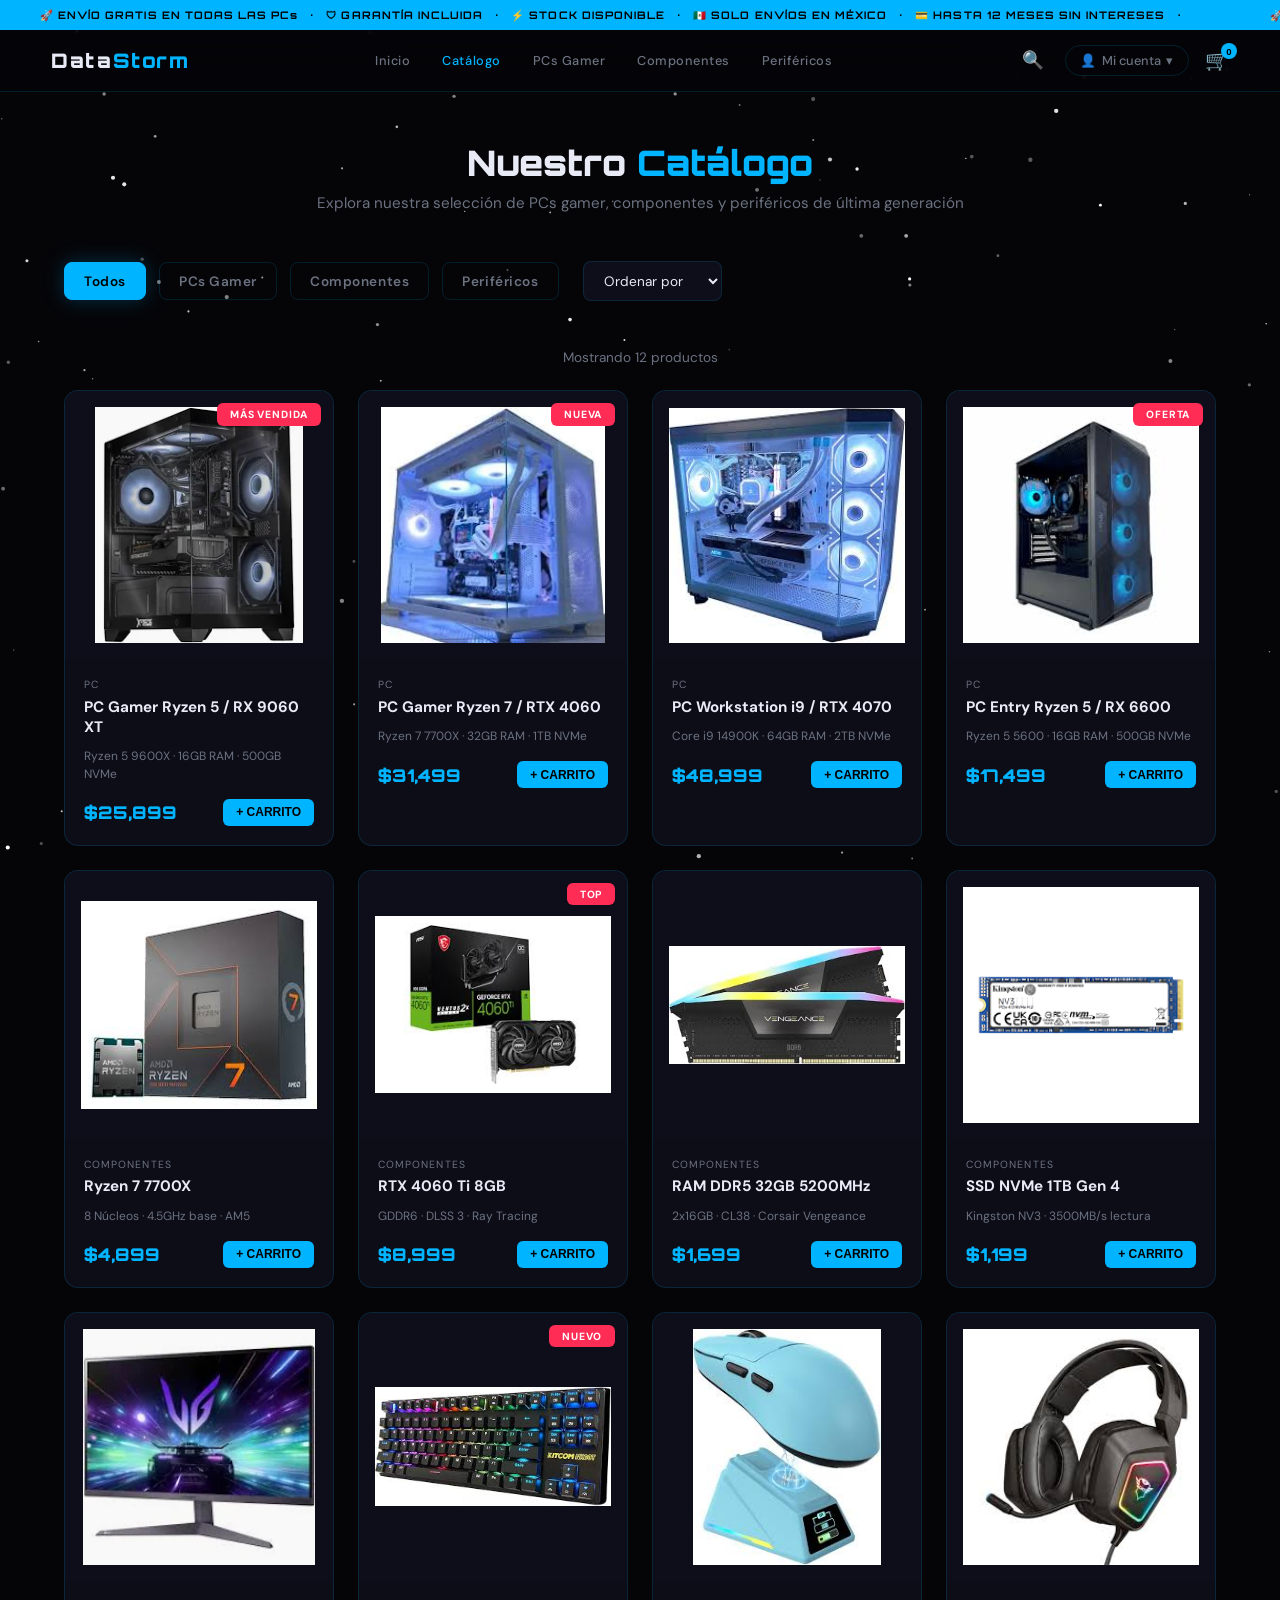
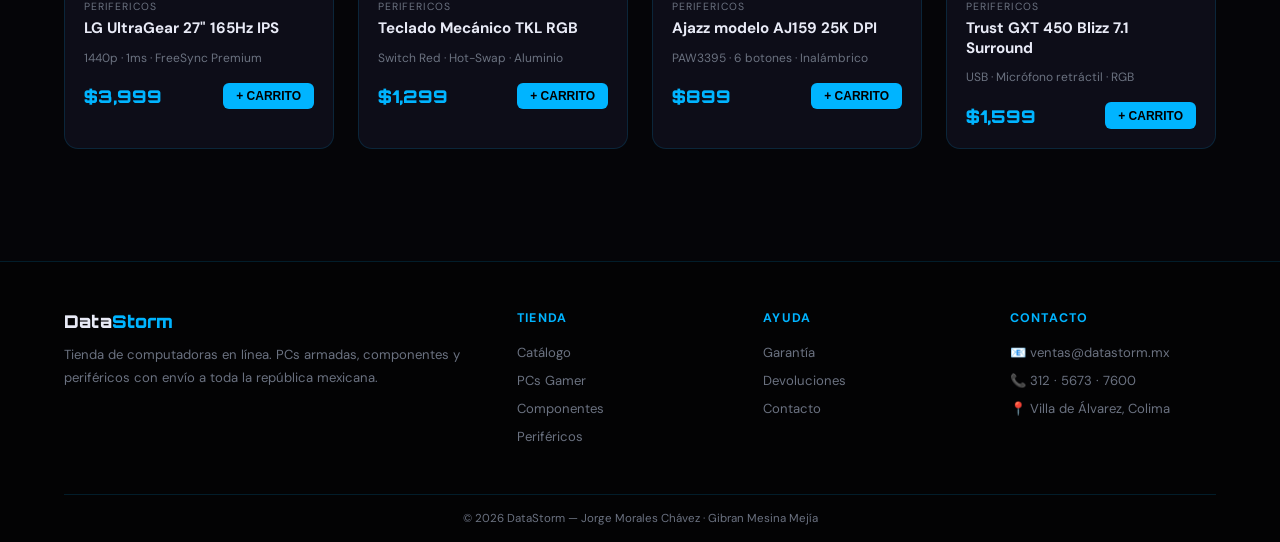
==== commit 6b77cbb1: "Actualización" ====
--- a/pages/checkout.html
+++ b/pages/checkout.html
@@ -681,6 +681,7 @@
 <script src="../assets/js/busqueda.js"></script>
 <script src="../assets/js/auth.js"></script>
 <script src="../assets/js/funciones.js"></script>
+<script src="../assets/js/pedidos.js"></script>
 
 <script>
 // Detectar banco por BIN (primeros dígitos de la tarjeta)
@@ -912,6 +913,14 @@
 
 // Procesar compra
 function procesarCompra() {
+  // 1. VALIDAR AUTENTICACIÓN
+  const usuario = getUser();
+  if(!usuario) {
+    mostrarMensaje('🔐 Debes iniciar sesión o crear cuenta para continuar', 'error');
+    setTimeout(() => abrirModal('login'), 500);
+    return;
+  }
+
   if(!validarFormulario()) return;
 
   const carrito = JSON.parse(sessionStorage.getItem('ds_cart')) || [];
@@ -928,8 +937,23 @@
   setTimeout(() => {
     const nombre = document.getElementById('nombre').value;
     const correo = document.getElementById('correo').value;
+    const telefono = document.getElementById('telefono').value;
+    const domicilio = document.getElementById('domicilio').value;
     const pedidoId = 'DS-' + Date.now();
     const metodoPago = document.querySelector('input[name="metodo-pago"]:checked').value;
+    const total = parseFloat(document.getElementById('total-final').textContent.replace('$', '').replace(',', ''));
+
+    // 2. GUARDAR EN SQL
+    guardarPedidoSQL({
+      id_pedido: pedidoId,
+      usuario: usuario.nombre,
+      correo: correo,
+      telefono: telefono,
+      domicilio: domicilio,
+      total: total,
+      metodo_pago: metodoPago,
+      carrito: carrito
+    });
 
     let mensaje = `✅ ¡Compra realizada! Número de pedido: ${pedidoId}. Se enviará confirmación a ${correo}`;
 
